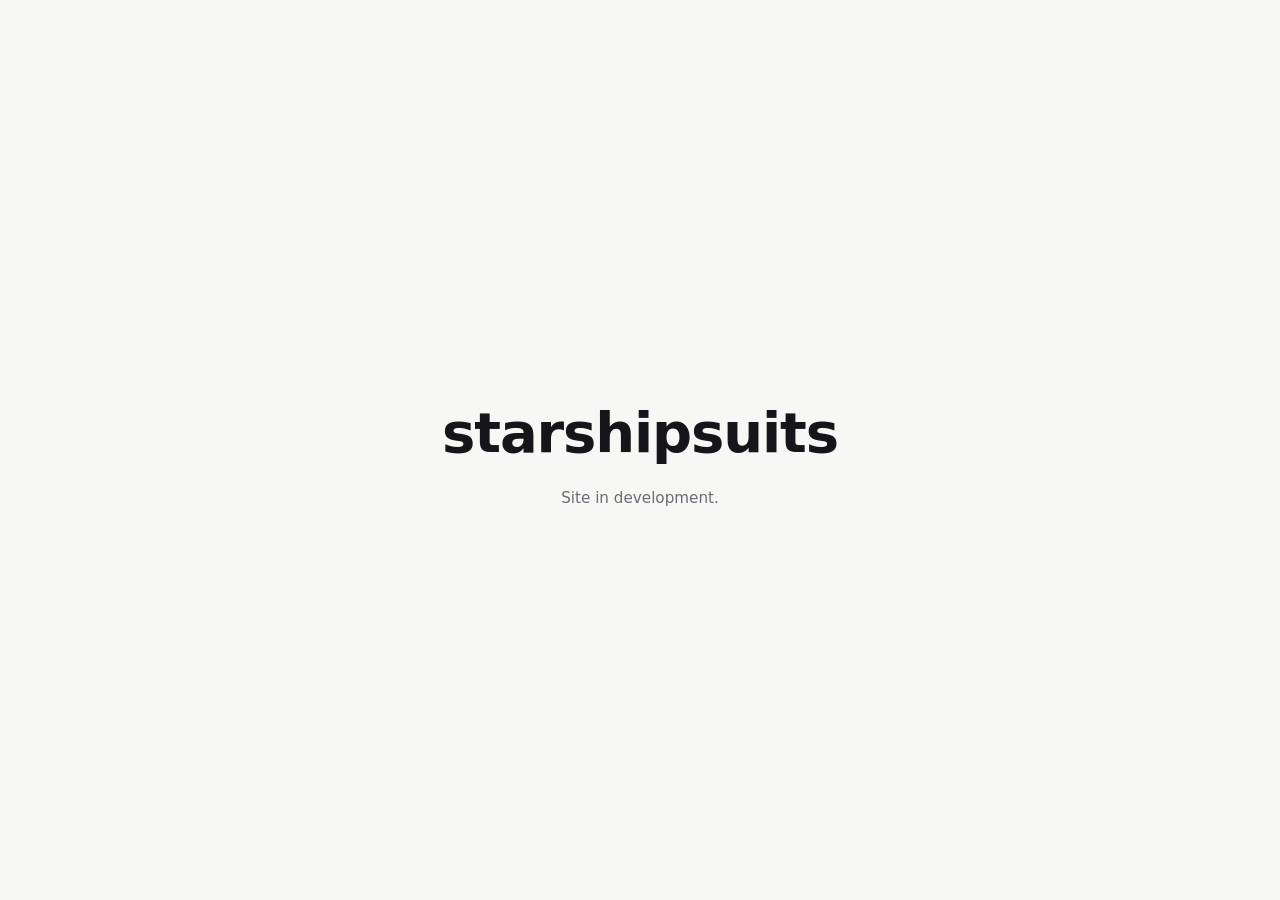
==== web/index.html @ cf2e2546 "Restructure for Netlify: site moves to web/, add netlify.toml Netlify and Porkbun are now the chosen" ====
<!doctype html>
<html lang="en">
  <head>
    <meta charset="utf-8" />
    <meta name="viewport" content="width=device-width, initial-scale=1" />

    <!--
      Staging CSP. GitHub Pages cannot set HTTP response headers, so the policy
      lives here. A meta CSP cannot express frame-ancestors, so the production
      host must set the real header - see README.
    -->
    <meta
      http-equiv="Content-Security-Policy"
      content="default-src 'self'; base-uri 'none'; form-action 'none'; object-src 'none'; img-src 'self' data:; style-src 'self'"
    />
    <meta name="referrer" content="strict-origin-when-cross-origin" />

    <title>starshipsuits</title>
    <meta name="description" content="starshipsuits" />

    <link rel="stylesheet" href="assets/css/styles.css" />
  </head>
  <body>
    <main class="placeholder">
      <p class="wordmark">starshipsuits</p>
      <p class="note">Site in development.</p>
    </main>
  </body>
</html>
---- web/assets/css/styles.css ----
/*
  Placeholder styling only. This gets replaced wholesale once a visual
  direction is chosen - do not build on it.
*/

:root {
  --bg: #f7f7f5;
  --fg: #16161a;
  --muted: #6b6b73;
}

@media (prefers-color-scheme: dark) {
  :root {
    --bg: #0e0e11;
    --fg: #f2f2f0;
    --muted: #8b8b94;
  }
}

*,
*::before,
*::after {
  box-sizing: border-box;
}

html {
  -webkit-text-size-adjust: 100%;
}

body {
  margin: 0;
  min-height: 100svh;
  display: grid;
  place-items: center;
  padding: 2rem;
  background: var(--bg);
  color: var(--fg);
  font-family: system-ui, -apple-system, "Segoe UI", sans-serif;
  line-height: 1.5;
}

.placeholder {
  text-align: center;
  max-width: 40rem;
}

.wordmark {
  margin: 0;
  font-size: clamp(2rem, 8vw, 3.5rem);
  font-weight: 600;
  letter-spacing: -0.02em;
}

.note {
  margin: 0.75rem 0 0;
  color: var(--muted);
  font-size: 0.95rem;
}
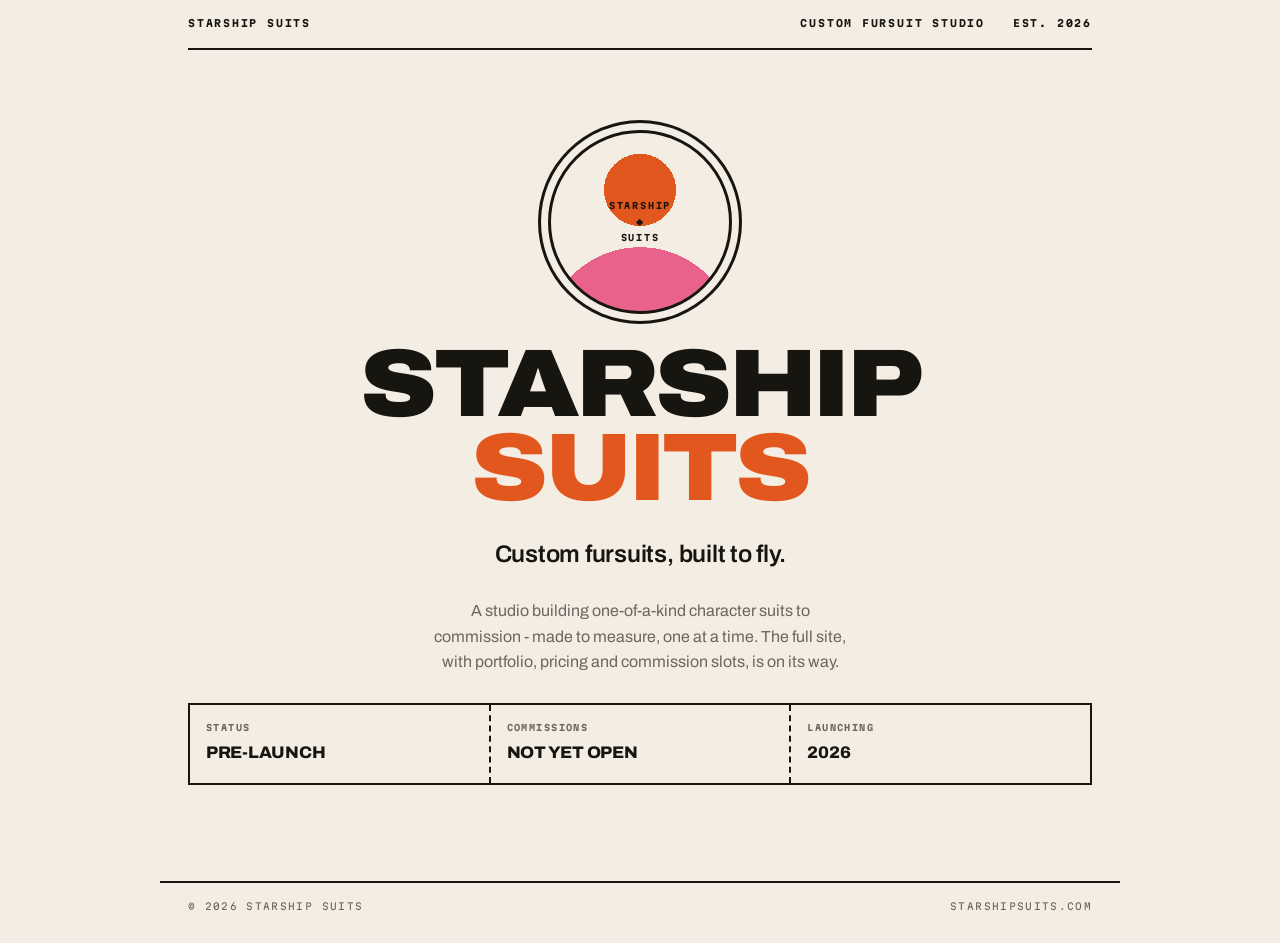
==== commit 7caceb17: "Build the coming-soon page in Direction A Replaces the placeholder with a real holding page: mission" ====
--- a/web/index.html
+++ b/web/index.html
@@ -5,25 +5,93 @@
     <meta name="viewport" content="width=device-width, initial-scale=1" />
 
     <!--
-      Staging CSP. GitHub Pages cannot set HTTP response headers, so the policy
-      lives here. A meta CSP cannot express frame-ancestors, so the production
-      host must set the real header - see README.
+      Staging CSP, for GitHub Pages, which cannot set HTTP response headers.
+      In production Netlify sets the real headers from netlify.toml - including
+      frame-ancestors, which a meta CSP cannot express.
     -->
     <meta
       http-equiv="Content-Security-Policy"
-      content="default-src 'self'; base-uri 'none'; form-action 'none'; object-src 'none'; img-src 'self' data:; style-src 'self'"
+      content="default-src 'self'; base-uri 'none'; form-action 'none'; object-src 'none'; img-src 'self' data:; style-src 'self'; script-src 'none'"
     />
     <meta name="referrer" content="strict-origin-when-cross-origin" />
 
-    <title>starshipsuits</title>
-    <meta name="description" content="starshipsuits" />
+    <title>Starship Suits - custom fursuit studio</title>
+    <meta
+      name="description"
+      content="Starship Suits is a fursuit studio building one-of-a-kind custom character suits to commission. Site launching soon."
+    />
+    <meta name="theme-color" content="#f3ede3" />
 
+    <meta property="og:type" content="website" />
+    <meta property="og:title" content="Starship Suits - custom fursuit studio" />
+    <meta
+      property="og:description"
+      content="One-of-a-kind custom character suits, built to commission. Launching soon."
+    />
+    <meta property="og:url" content="https://starshipsuits.com/" />
+    <link rel="canonical" href="https://starshipsuits.com/" />
+
+    <link rel="icon" href="assets/favicon.svg" type="image/svg+xml" />
+    <link
+      rel="preload"
+      href="assets/fonts/archivo-latin-var.woff2"
+      as="font"
+      type="font/woff2"
+      crossorigin
+    />
     <link rel="stylesheet" href="assets/css/styles.css" />
   </head>
   <body>
-    <main class="placeholder">
-      <p class="wordmark">starshipsuits</p>
-      <p class="note">Site in development.</p>
-    </main>
+    <div class="shell">
+      <header class="manifest">
+        <span>Starship Suits</span>
+        <span class="spacer">Custom fursuit studio</span>
+        <span>Est. 2026</span>
+      </header>
+
+      <main class="hero">
+        <div class="patch" role="img" aria-label="Starship Suits mission patch">
+          <span>Starship<br />&#9670;<br />Suits</span>
+        </div>
+
+        <h1 class="wordmark">Starship<span class="b">Suits</span></h1>
+
+        <p class="tagline">Custom fursuits, built to fly.</p>
+
+        <p class="blurb">
+          A studio building one-of-a-kind character suits to commission - made to
+          measure, one at a time. The full site, with portfolio, pricing and
+          commission slots, is on its way.
+        </p>
+
+        <!--
+          TODO before launch: replace with the studio's real contact route.
+          Deliberately omitted rather than invented - a placeholder address on a
+          live page collects nothing and costs trust.
+
+          <p class="blurb"><a href="mailto:hello@starshipsuits.com">hello@starshipsuits.com</a></p>
+        -->
+
+        <div class="stub">
+          <div>
+            <b>Status</b>
+            <p>Pre-launch</p>
+          </div>
+          <div>
+            <b>Commissions</b>
+            <p>Not yet open</p>
+          </div>
+          <div>
+            <b>Launching</b>
+            <p>2026</p>
+          </div>
+        </div>
+      </main>
+    </div>
+
+    <footer class="foot">
+      <span>&copy; 2026 Starship Suits</span>
+      <span class="spacer">starshipsuits.com</span>
+    </footer>
   </body>
 </html>
--- a/web/assets/css/styles.css
+++ b/web/assets/css/styles.css
@@ -1,20 +1,68 @@
-/*
-  Placeholder styling only. This gets replaced wholesale once a visual
-  direction is chosen - do not build on it.
-*/
+/* ===========================================================================
+   Starship Suits - Direction A, "Mission Patch"
+   See docs/02-visual-directions.html for the direction and its alternatives.
+
+   Everything visual is a token in :root. Switching to Direction B or C is a
+   change to those values plus the @font-face block - not a rewrite.
+
+   CONTRAST RULES, measured against the bone background:
+     ink    15.67:1  - all text, any size
+     orange  3.21:1  - LARGE display text only (>=24px, or >=18.7px bold)
+     pink    2.75:1  - DECORATIVE SHAPES ONLY. Never text, at any size.
+   Do not use orange for body copy or pink for type. Both fail WCAG AA there.
+   =========================================================================== */
+
+/* --- Self-hosted fonts. Both SIL OFL 1.1; see assets/fonts/FONTS.md ------
+   Loaded from this origin because the site's CSP is default-src 'self'.
+   A CDN font would breach that policy, add a third party to the render
+   path, and leak visitor IPs. ------------------------------------------- */
+
+@font-face {
+  font-family: "Archivo";
+  src: url("../fonts/archivo-latin-var.woff2") format("woff2-variations");
+  font-weight: 400 900;
+  font-stretch: 62% 125%;
+  font-style: normal;
+  font-display: swap;
+}
+
+@font-face {
+  font-family: "Martian Mono";
+  src: url("../fonts/martianmono-latin-400.woff2") format("woff2");
+  font-weight: 400;
+  font-style: normal;
+  font-display: swap;
+}
+
+@font-face {
+  font-family: "Martian Mono";
+  src: url("../fonts/martianmono-latin-700.woff2") format("woff2");
+  font-weight: 700;
+  font-style: normal;
+  font-display: swap;
+}
 
 :root {
-  --bg: #f7f7f5;
-  --fg: #16161a;
-  --muted: #6b6b73;
-}
-
-@media (prefers-color-scheme: dark) {
-  :root {
-    --bg: #0e0e11;
-    --fg: #f2f2f0;
-    --muted: #8b8b94;
-  }
+  /* Palette */
+  --bone: #f3ede3;
+  --ink: #17150f;
+  --ink-60: rgba(23, 21, 15, 0.62);
+  --orange: #e2571e;
+  --pink: #e8628c;
+
+  /* Type */
+  --display: "Archivo", ui-sans-serif, system-ui, sans-serif;
+  --mono: "Martian Mono", ui-monospace, "SF Mono", Menlo, monospace;
+
+  /* Spacing scale */
+  --s1: 0.5rem;
+  --s2: 1rem;
+  --s3: 1.75rem;
+  --s4: 3rem;
+  --s5: 5rem;
+
+  --rule: 2px solid var(--ink);
+  --measure: 46ch;
 }
 
 *,
@@ -30,29 +78,226 @@
 body {
   margin: 0;
   min-height: 100svh;
+  display: flex;
+  flex-direction: column;
+  background: var(--bone);
+  color: var(--ink);
+  font-family: var(--display);
+  font-size: 1rem;
+  line-height: 1.6;
+  position: relative;
+}
+
+/* Halftone print texture - the direction's signature surface. Sits behind
+   everything and never intercepts pointer events. */
+body::before {
+  content: "";
+  position: fixed;
+  inset: 0;
+  z-index: 0;
+  pointer-events: none;
+  opacity: 0.5;
+  background-image: radial-gradient(var(--ink) 0.5px, transparent 0.5px);
+  background-size: 4px 4px;
+}
+
+.shell {
+  position: relative;
+  z-index: 1;
+  width: 100%;
+  max-width: 60rem;
+  margin: 0 auto;
+  padding: 0 var(--s3);
+  flex: 1;
+  display: flex;
+  flex-direction: column;
+}
+
+/* --- Manifest bar ------------------------------------------------------- */
+
+.manifest {
+  display: flex;
+  flex-wrap: wrap;
+  gap: var(--s1) var(--s3);
+  align-items: baseline;
+  padding: var(--s2) 0;
+  border-bottom: var(--rule);
+  font-family: var(--mono);
+  font-size: 0.62rem;
+  font-weight: 700;
+  letter-spacing: 0.18em;
+  text-transform: uppercase;
+}
+
+.manifest .spacer {
+  margin-left: auto;
+}
+
+/* --- Hero --------------------------------------------------------------- */
+
+.hero {
+  flex: 1;
+  display: flex;
+  flex-direction: column;
+  align-items: center;
+  justify-content: center;
+  text-align: center;
+  padding: var(--s5) 0 var(--s4);
+  gap: var(--s3);
+}
+
+/* Mission patch. Built from stacked radial gradients so it needs no image
+   file and stays crisp at any size. */
+.patch {
+  width: clamp(8rem, 22vw, 11.5rem);
+  aspect-ratio: 1;
+  border-radius: 50%;
+  border: 3px solid var(--ink);
   display: grid;
   place-items: center;
-  padding: 2rem;
-  background: var(--bg);
-  color: var(--fg);
-  font-family: system-ui, -apple-system, "Segoe UI", sans-serif;
-  line-height: 1.5;
-}
-
-.placeholder {
   text-align: center;
-  max-width: 40rem;
+  background:
+    radial-gradient(circle at 50% 118%, var(--pink) 0 42%, transparent 42%),
+    radial-gradient(circle at 50% 32%, var(--orange) 0 24%, transparent 24%),
+    var(--bone);
+  box-shadow:
+    0 0 0 7px var(--bone),
+    0 0 0 10px var(--ink);
+}
+
+.patch span {
+  font-family: var(--mono);
+  font-size: 0.55rem;
+  font-weight: 700;
+  line-height: 1.8;
+  letter-spacing: 0.2em;
+  text-transform: uppercase;
 }
 
 .wordmark {
   margin: 0;
-  font-size: clamp(2rem, 8vw, 3.5rem);
-  font-weight: 600;
-  letter-spacing: -0.02em;
-}
-
-.note {
-  margin: 0.75rem 0 0;
-  color: var(--muted);
-  font-size: 0.95rem;
-}
+  font-variation-settings: "wdth" 112, "wght" 900;
+  font-size: clamp(2.6rem, 11vw, 6rem);
+  line-height: 0.88;
+  letter-spacing: -0.035em;
+  text-transform: uppercase;
+}
+
+/* Orange is legible here only because this is very large display type. */
+.wordmark .b {
+  display: block;
+  color: var(--orange);
+}
+
+.tagline {
+  margin: 0;
+  font-variation-settings: "wdth" 100, "wght" 600;
+  font-size: clamp(1.05rem, 3.2vw, 1.5rem);
+  line-height: 1.3;
+  letter-spacing: -0.01em;
+}
+
+.blurb {
+  margin: 0;
+  max-width: var(--measure);
+  color: var(--ink-60);
+  font-size: 1rem;
+}
+
+/* --- Status stub -------------------------------------------------------- */
+
+.stub {
+  display: flex;
+  width: 100%;
+  border: var(--rule);
+  background: var(--bone);
+  text-align: left;
+}
+
+.stub div {
+  flex: 1;
+  padding: var(--s2);
+  border-right: 2px dashed var(--ink);
+}
+
+.stub div:last-child {
+  border-right: 0;
+}
+
+.stub b {
+  display: block;
+  font-family: var(--mono);
+  font-size: 0.55rem;
+  font-weight: 700;
+  letter-spacing: 0.16em;
+  text-transform: uppercase;
+  color: var(--ink-60);
+}
+
+.stub p {
+  margin: 0.35rem 0 0;
+  font-variation-settings: "wdth" 104, "wght" 800;
+  font-size: 1.05rem;
+  letter-spacing: -0.015em;
+  text-transform: uppercase;
+}
+
+/* --- Footer ------------------------------------------------------------- */
+
+.foot {
+  position: relative;
+  z-index: 1;
+  width: 100%;
+  max-width: 60rem;
+  margin: var(--s4) auto 0;
+  padding: var(--s2) var(--s3) var(--s3);
+  border-top: var(--rule);
+  font-family: var(--mono);
+  font-size: 0.6rem;
+  letter-spacing: 0.14em;
+  text-transform: uppercase;
+  color: var(--ink-60);
+  display: flex;
+  flex-wrap: wrap;
+  gap: var(--s1) var(--s3);
+}
+
+.foot .spacer {
+  margin-left: auto;
+}
+
+/* --- Entrance ----------------------------------------------------------- */
+
+@media (prefers-reduced-motion: no-preference) {
+  .hero > * {
+    animation: rise 0.7s cubic-bezier(0.2, 0.7, 0.3, 1) backwards;
+  }
+  .hero > *:nth-child(1) { animation-delay: 0.05s; }
+  .hero > *:nth-child(2) { animation-delay: 0.15s; }
+  .hero > *:nth-child(3) { animation-delay: 0.25s; }
+  .hero > *:nth-child(4) { animation-delay: 0.35s; }
+  .hero > *:nth-child(5) { animation-delay: 0.45s; }
+
+  @keyframes rise {
+    from { opacity: 0; transform: translateY(0.9rem); }
+    to   { opacity: 1; transform: none; }
+  }
+}
+
+/* --- Narrow ------------------------------------------------------------- */
+
+@media (max-width: 40rem) {
+  .shell { padding: 0 var(--s2); }
+  .foot { padding-left: var(--s2); padding-right: var(--s2); }
+  .hero { padding: var(--s4) 0 var(--s3); gap: var(--s2); }
+  .stub { display: grid; grid-template-columns: 1fr 1fr; }
+  .stub div { border-right: 0; border-bottom: 2px dashed var(--ink); }
+  .stub div:nth-child(odd) { border-right: 2px dashed var(--ink); }
+  .stub div:nth-last-child(-n + 2) { border-bottom: 0; }
+  .manifest { font-size: 0.55rem; letter-spacing: 0.12em; }
+  .manifest .spacer { margin-left: 0; }
+}
+
+@media print {
+  body::before { display: none; }
+}
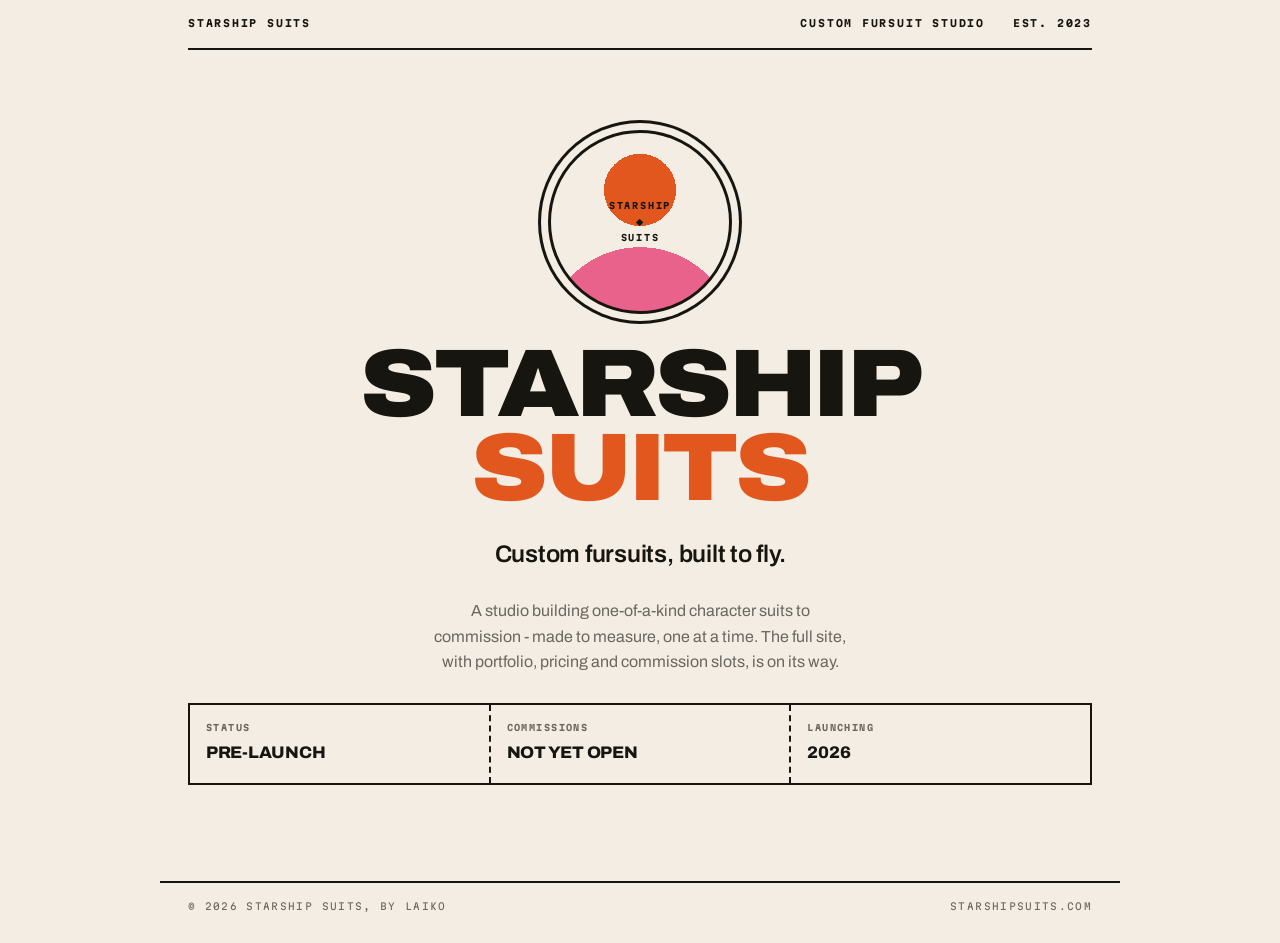
==== commit 3148a16a: "Update establishment year to 2023 in header and footer" ====
--- a/web/index.html
+++ b/web/index.html
@@ -46,7 +46,7 @@
       <header class="manifest">
         <span>Starship Suits</span>
         <span class="spacer">Custom fursuit studio</span>
-        <span>Est. 2026</span>
+        <span>Est. 2023</span>
       </header>
 
       <main class="hero">
@@ -90,7 +90,7 @@
     </div>
 
     <footer class="foot">
-      <span>&copy; 2026 Starship Suits</span>
+      <span>&copy; 2026 Starship Suits, by Laiko</span>
       <span class="spacer">starshipsuits.com</span>
     </footer>
   </body>
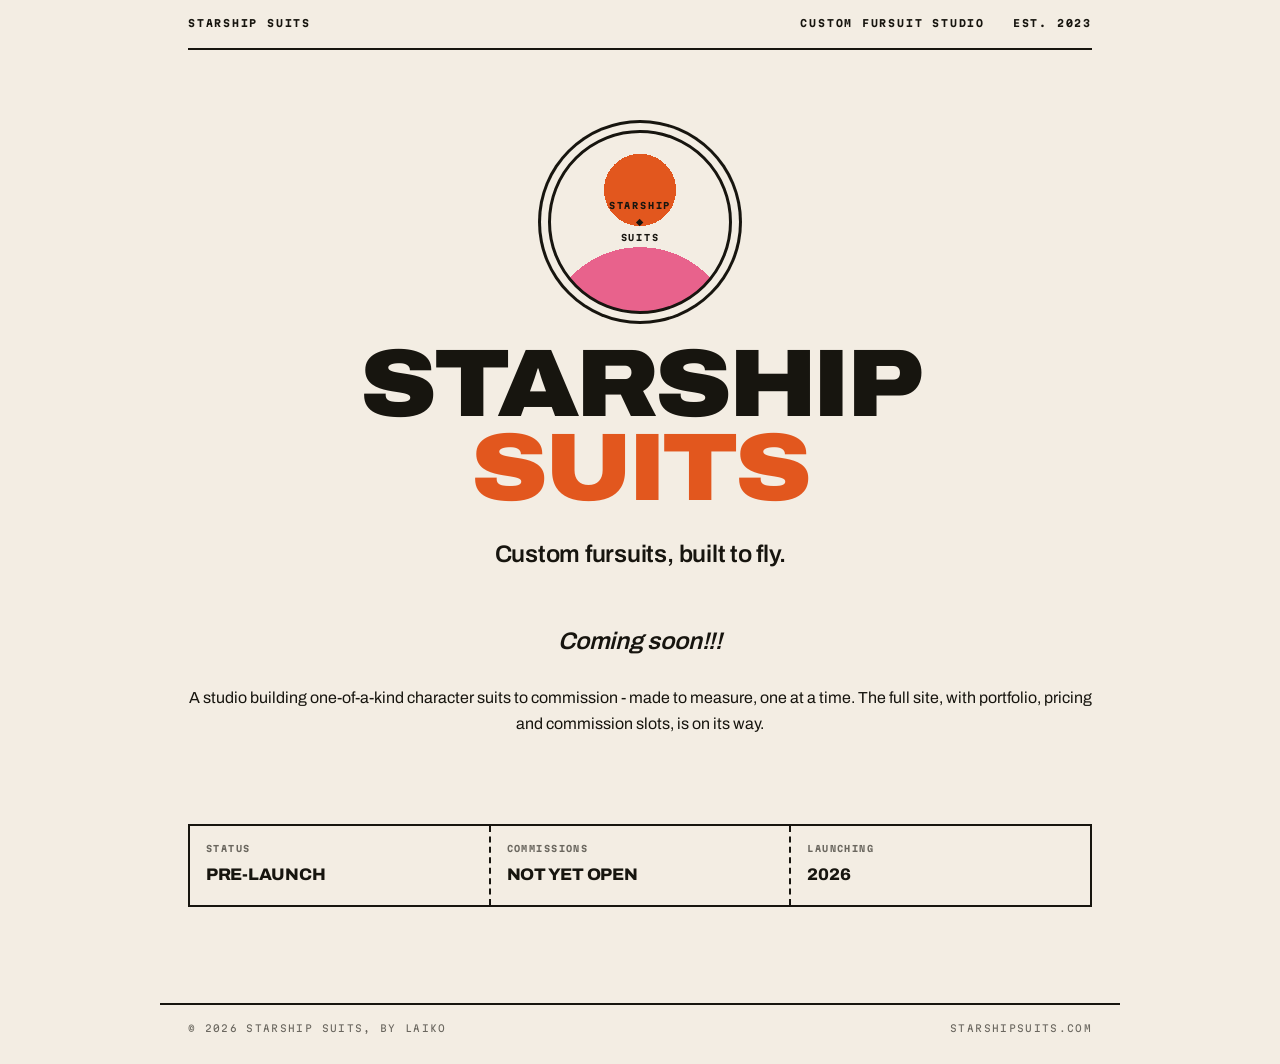
==== commit 62fdc450: "Add "Coming soon!!!" tagline to homepage and include new image" ====
--- a/web/index.html
+++ b/web/index.html
@@ -59,6 +59,8 @@
         <p class="tagline">Custom fursuits, built to fly.</p>
 
         <p class="blurb">
+          <p class="tagline"><i>Coming soon!!!</i></p>
+
           A studio building one-of-a-kind character suits to commission - made to
           measure, one at a time. The full site, with portfolio, pricing and
           commission slots, is on its way.
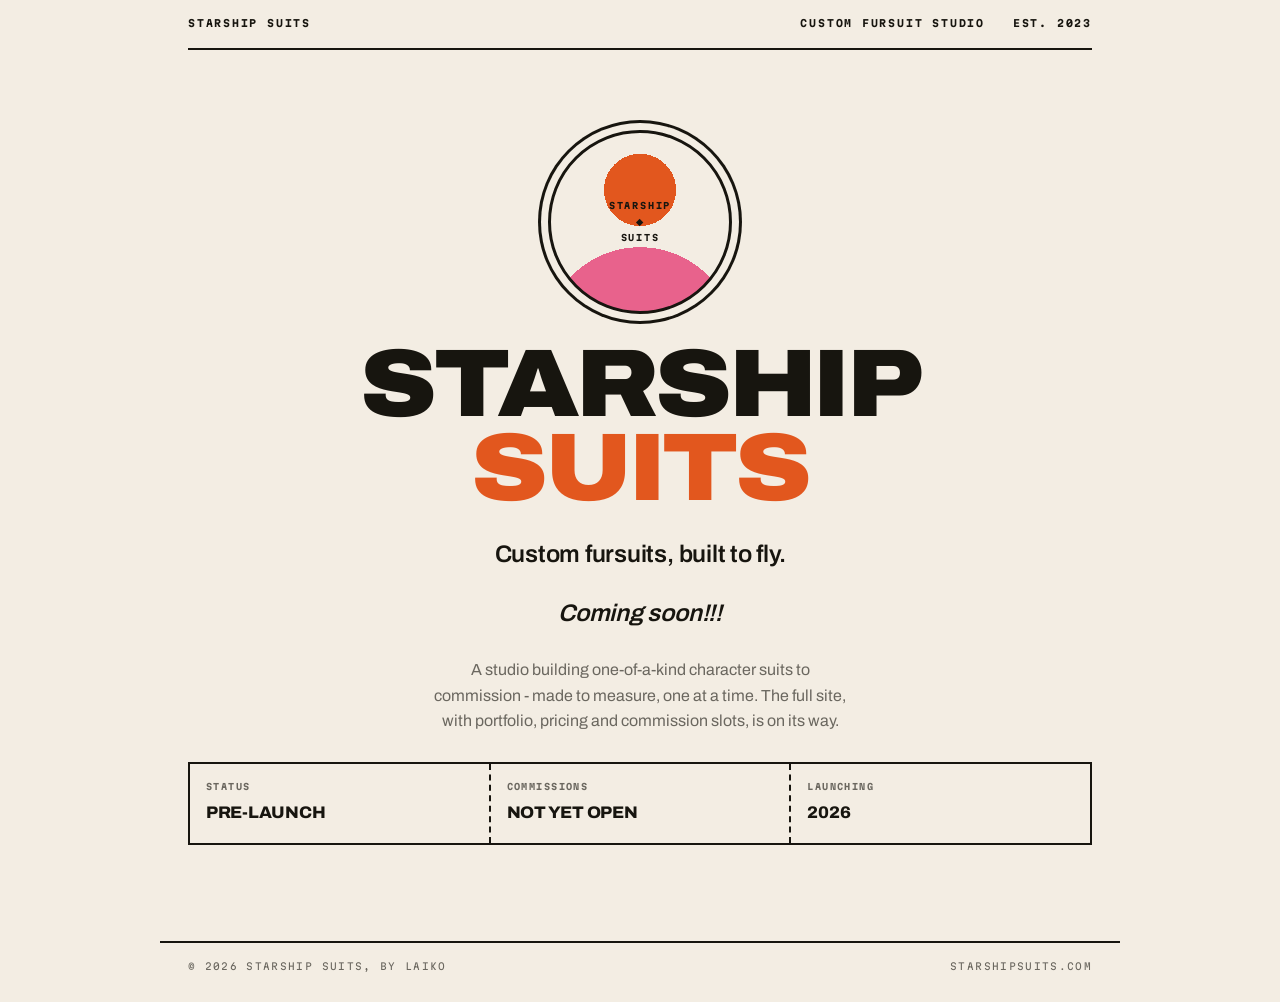
==== commit fce92d28: "Fix invalid nested paragraph in the hero A <p> cannot contain another <p>. The browser auto-closed t" ====
--- a/web/index.html
+++ b/web/index.html
@@ -58,9 +58,9 @@
 
         <p class="tagline">Custom fursuits, built to fly.</p>
 
+        <p class="tagline"><i>Coming soon!!!</i></p>
+
         <p class="blurb">
-          <p class="tagline"><i>Coming soon!!!</i></p>
-
           A studio building one-of-a-kind character suits to commission - made to
           measure, one at a time. The full site, with portfolio, pricing and
           commission slots, is on its way.
--- a/web/assets/css/styles.css
+++ b/web/assets/css/styles.css
@@ -272,11 +272,17 @@
   .hero > * {
     animation: rise 0.7s cubic-bezier(0.2, 0.7, 0.3, 1) backwards;
   }
+  /* Delays are per-child, so this list must cover every element in .hero -
+     an uncovered child gets delay 0 and animates ahead of the ones before it.
+     A couple of spares are kept for headroom. */
   .hero > *:nth-child(1) { animation-delay: 0.05s; }
   .hero > *:nth-child(2) { animation-delay: 0.15s; }
   .hero > *:nth-child(3) { animation-delay: 0.25s; }
   .hero > *:nth-child(4) { animation-delay: 0.35s; }
   .hero > *:nth-child(5) { animation-delay: 0.45s; }
+  .hero > *:nth-child(6) { animation-delay: 0.55s; }
+  .hero > *:nth-child(7) { animation-delay: 0.65s; }
+  .hero > *:nth-child(8) { animation-delay: 0.75s; }
 
   @keyframes rise {
     from { opacity: 0; transform: translateY(0.9rem); }
